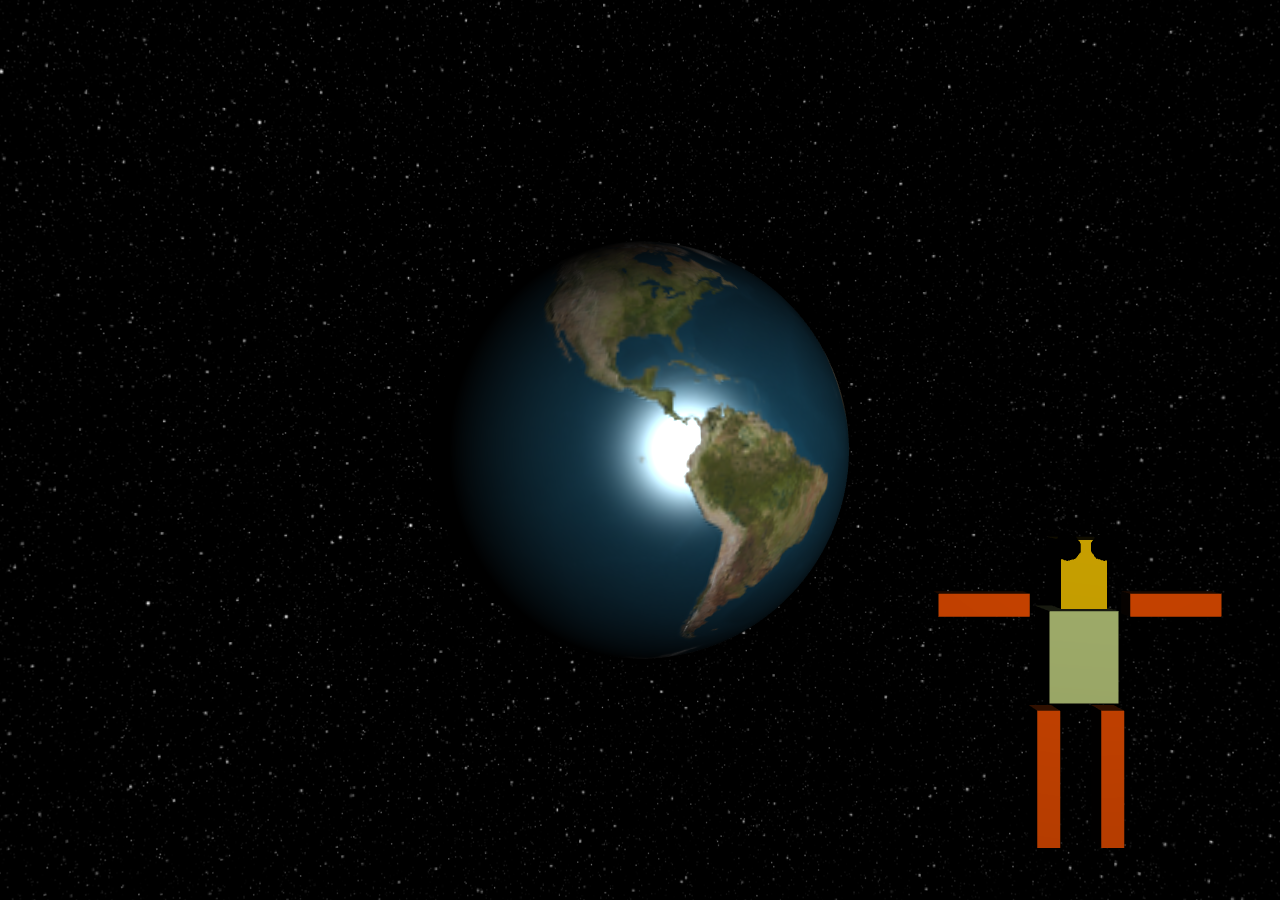
==== index.html @ bfa5202c "update demo" ====
<!DOCTYPE html>
<html lang="en">
<head>
  <meta charset="UTF-8">
  <meta name="viewport" content="width=device-width, initial-scale=1.0">
  <meta http-equiv="X-UA-Compatible" content="ie=edge">
  <title>RD ThreeJS - Flying around Earth</title>
  <link rel="stylesheet" href="css/main.css">
</head>
<body>
  <script src="lib/three.min.js"></script>
  <script src="js/earth.common.js"></script>
  <script src="js/human.js"></script>
  <script>
    var scene = new THREE.Scene();
    var camera = new THREE.PerspectiveCamera( 40, window.innerWidth / window.innerHeight, 0.01, 100 );
    camera.position.z = 30;

    var renderer = new THREE.WebGLRenderer({ antialias: true});
    renderer.setClearColor('black');
    renderer.setSize( window.innerWidth, window.innerHeight );
    document.body.appendChild( renderer.domElement );

    window.addEventListener('resize', () => {
      renderer.setSize( window.innerWidth, window.innerHeight );
      camera.aspect = window.innerWidth / window.innerHeight;
      camera.updateProjectionMatrix();
    });

    var theEarth = createEarth(5);

    scene.add(theEarth);

    var sun = new THREE.PointLight(0xFFFFFF, 1, 100);
    sun.position.set(10, 0, 25);
    scene.add(sun);

    var stars = createStarfield(2);
    scene.add(stars);

    var human = createHuman();
    // human.position.set(0, 0, 10);
    scene.add(human);

    var t = 0;
    var hy = 0;
    var moveMesh = function () {
      t += 0.01;
      human.position.x = 10 * Math.cos(t) + 0;
      human.position.z = 10 * Math.sin(t) + 0;
      if (human.position.y > 10) {
        hy = 0;
      }
      if (human.position.y < -10) {
        hy = 1;
      }
      if (hy) {
        human.position.y += 0.1;
      } else {
        human.position.y -= 0.1;
      }
    }
    var render = function () {
      rotateEarth(theEarth);
      moveMesh();
      requestAnimationFrame(render);
      renderer.render(scene, camera);
    }
    render();
  </script>
</body>
</html>
---- css/main.css ----
body { margin: 0; height: 100vh; }
canvas { display: block; width: 100%; height: 100% }
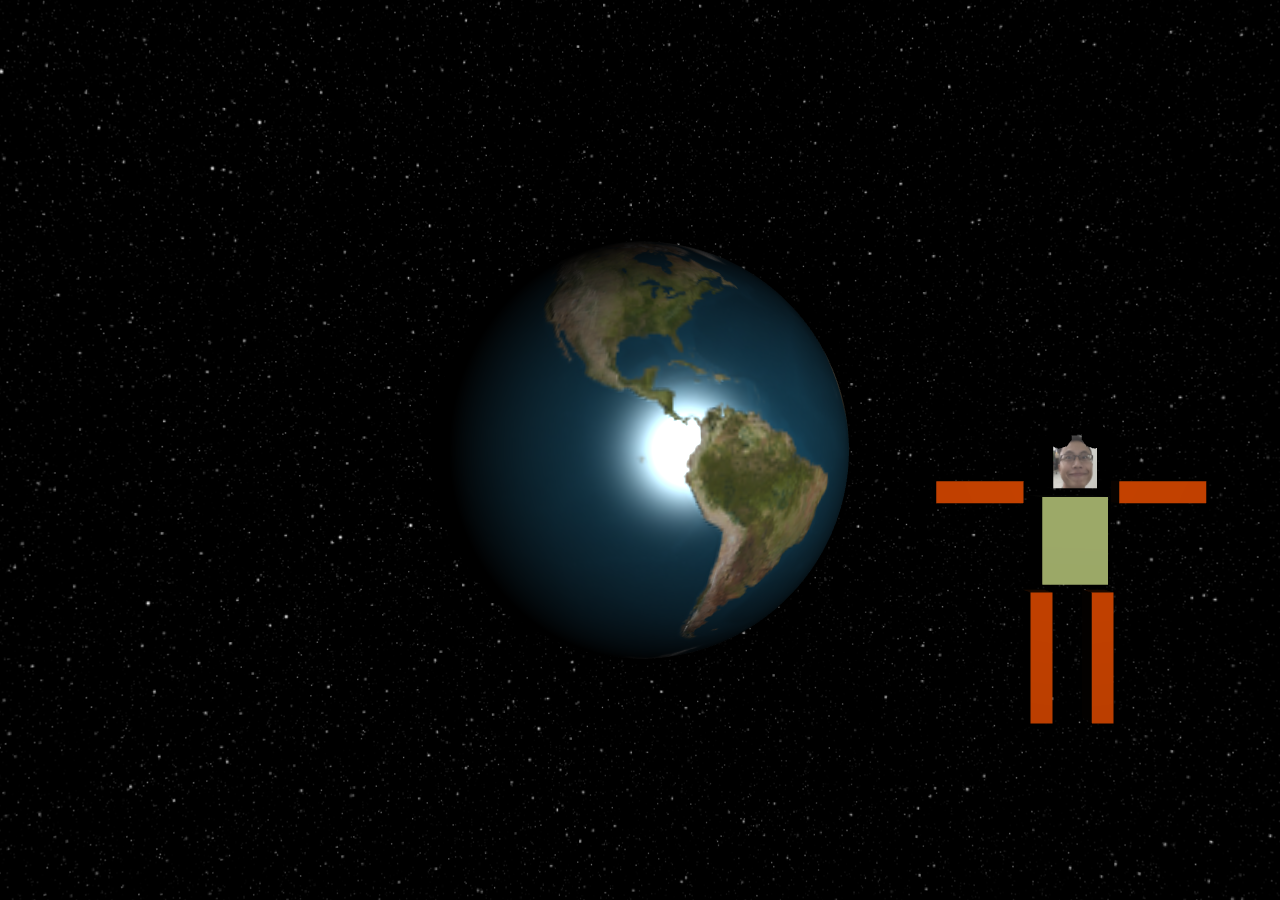
==== commit f93446be: "update human face" ====
--- a/index.html
+++ b/index.html
@@ -45,19 +45,19 @@
     var t = 0;
     var hy = 0;
     var moveMesh = function () {
-      t += 0.01;
+      t += 0.005;
       human.position.x = 10 * Math.cos(t) + 0;
       human.position.z = 10 * Math.sin(t) + 0;
-      if (human.position.y > 10) {
+      if (human.position.y > 5) {
         hy = 0;
       }
-      if (human.position.y < -10) {
+      if (human.position.y < -5) {
         hy = 1;
       }
       if (hy) {
-        human.position.y += 0.1;
+        human.position.y += 0.01;
       } else {
-        human.position.y -= 0.1;
+        human.position.y -= 0.01;
       }
     }
     var render = function () {
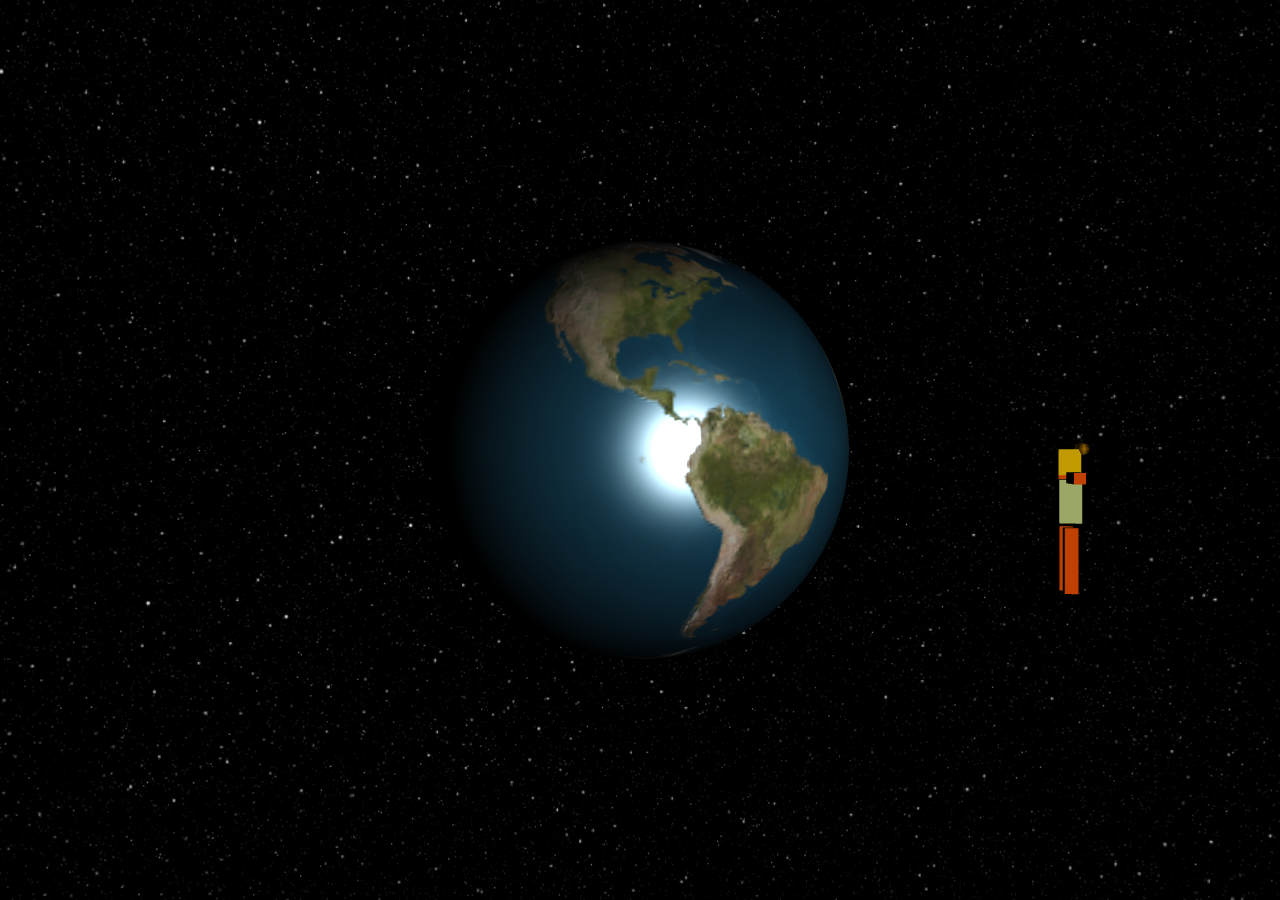
==== commit 125b5f3d: "update human" ====
--- a/index.html
+++ b/index.html
@@ -38,31 +38,32 @@
     var stars = createStarfield(2);
     scene.add(stars);
 
-    var human = createHuman();
+    var human = createHuman(0.5);
     // human.position.set(0, 0, 10);
     scene.add(human);
 
     var t = 0;
     var hy = 0;
-    var moveMesh = function () {
+    var moveHuman = function (theHuman) {
       t += 0.005;
-      human.position.x = 10 * Math.cos(t) + 0;
-      human.position.z = 10 * Math.sin(t) + 0;
-      if (human.position.y > 5) {
+      theHuman.position.x = 10 * Math.cos(t) + 0;
+      theHuman.position.z = 10 * Math.sin(t) + 0;
+      if (theHuman.position.y > 5) {
         hy = 0;
       }
-      if (human.position.y < -5) {
+      if (theHuman.position.y < -5) {
         hy = 1;
       }
       if (hy) {
-        human.position.y += 0.01;
+        theHuman.position.y += 0.01;
       } else {
-        human.position.y -= 0.01;
+        theHuman.position.y -= 0.01;
       }
     }
     var render = function () {
       rotateEarth(theEarth);
-      moveMesh();
+      rotateHuman(human);
+      moveHuman(human);
       requestAnimationFrame(render);
       renderer.render(scene, camera);
     }
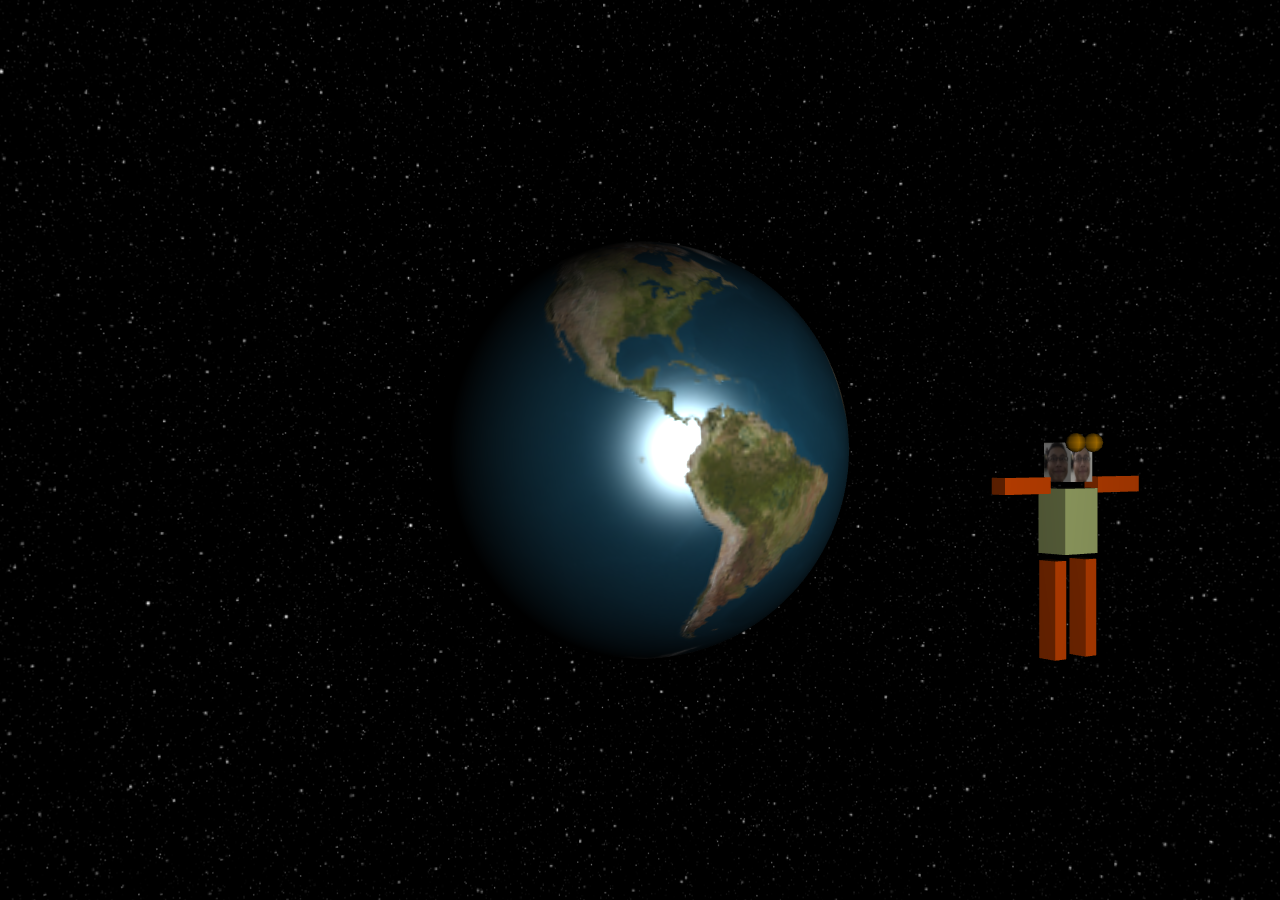
==== commit 04939f98: "author face" ====
--- a/index.html
+++ b/index.html
@@ -38,7 +38,7 @@
     var stars = createStarfield(2);
     scene.add(stars);
 
-    var human = createHuman(0.5);
+    var human = createHuman(0.75);
     // human.position.set(0, 0, 10);
     scene.add(human);
 
